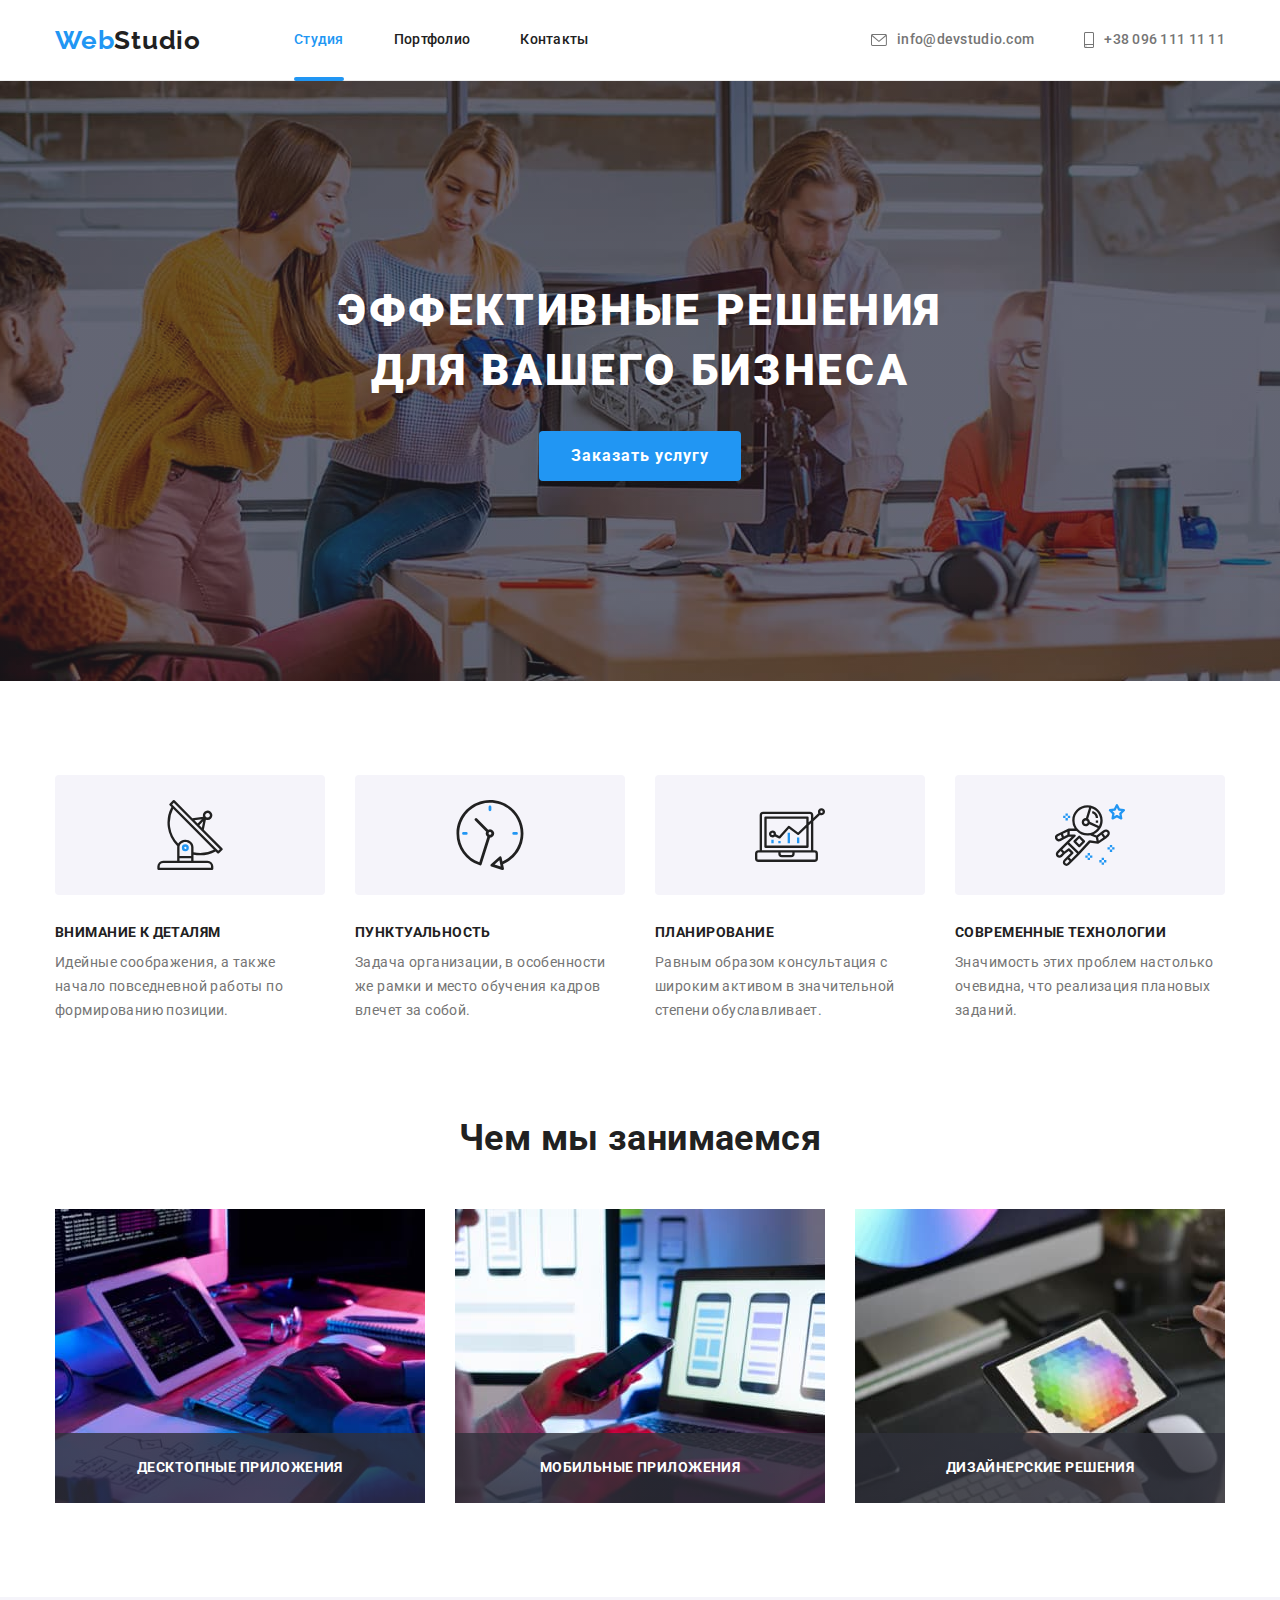
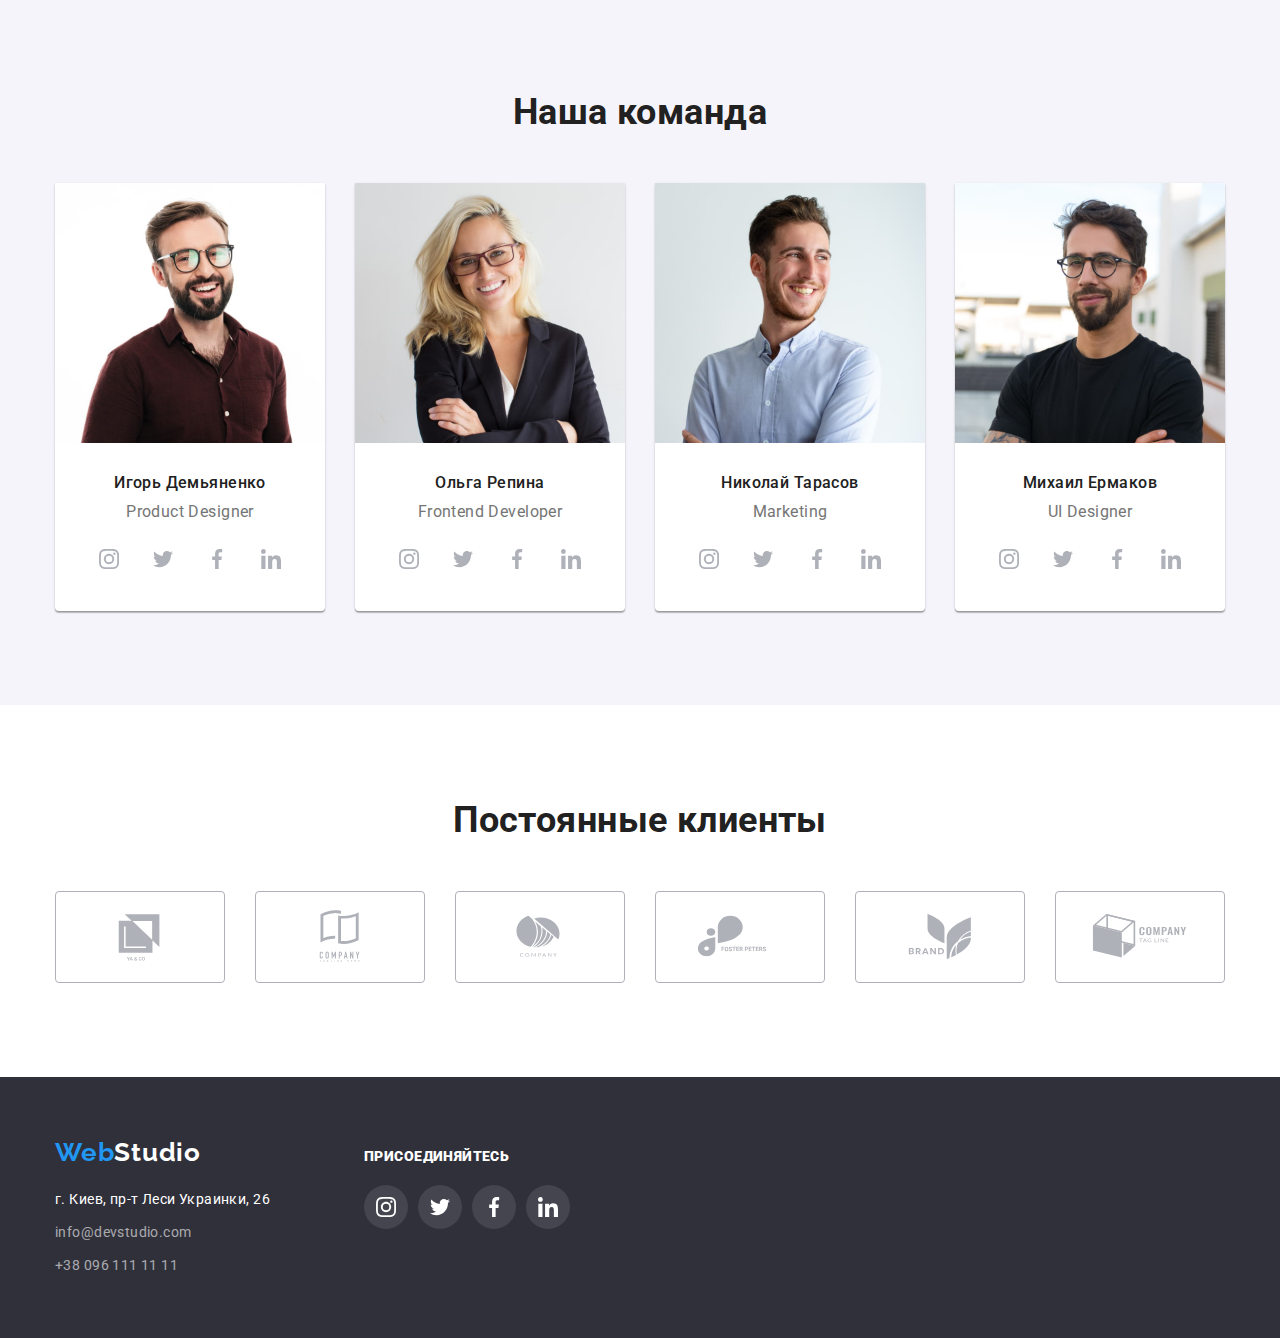
==== index.html @ f8b0aa5a "Клонування репозиторія" ====
<!DOCTYPE html>
<html lang="ru">
  <head>
    <meta charset="UTF-8" />
    <meta http-equiv="X-UA-Compatible" content="IE=edge" />
    <meta name="viewport" content="width=device-width, initial-scale=1.0" />
    <title>Document</title>
    <!--  Шрифти -->
    <link rel="preconnect" href="https://fonts.googleapis.com" />
    <link rel="preconnect" href="https://fonts.gstatic.com" crossorigin />
    <link
      href="https://fonts.googleapis.com/css2?family=Raleway:wght@700&family=Roboto:wght@400;500;700;900&display=swap"
      rel="stylesheet"
    />
    <!-- Нормалізація стилей -->
    <link
      rel="stylesheet"
      href="https://cdn.jsdelivr.net/npm/modern-normalize@1.1.0/modern-normalize.min.css"
    />
    <!-- Кастомні стилі -->
    <link rel="stylesheet" href="./css/styles.css" />
  </head>
  <body data-body>
    <!-- Секція header -->
    <header class="page-header">
      <div class="container header-container">
        <a class="header-logo link" href="./index.html">
          Web<span class="logo-style-black">Studio</span></a
        >
        <nav class="header-nav">
          <ul class="header-list list">
            <li class="header-list-item">
              <a class="header-link link current-link" href="./index.html"
                >Студия</a
              >
            </li>
            <li class="header-list-item">
              <a class="header-link link" href="./portfolio.html">Портфолио</a>
            </li>
            <li class="header-list-item">
              <a class="header-link link" href="#">Контакты</a>
            </li>
          </ul>
        </nav>
        <ul class="list header-list">
          <li class="item">
            <a class="header-contact link" href="mailto:info@devstudio.com">
              <svg class="header-icon" width="16" height="12">
                <use href="./images/icons.svg#icon-envelope"></use></svg
              >info@devstudio.com</a
            >
          </li>
          <li class="item">
            <a class="header-contact link" href="tel:+380961111111">
              <svg class="header-icon" width="10" height="16">
                <use href="./images/icons.svg#icon-smartphone"></use>
              </svg>
              +38 096 111 11 11</a
            >
          </li>
        </ul>
      </div>
    </header>
    <!-- Блок унікального контенту на сторінці -->
    <main>
      <!-- Секція Hero -->
      <section class="hero">
        <div class="container">
          <h1 class="main-title">Эффективные решения для вашего бизнеса</h1>
          <button
            class="btn-main btn-main-mode-blue"
            type="button"
            data-modal-open
          >
            Заказать услугу
          </button>
        </div>
      </section>
      <!-- Модальне вікно -->
      <div class="backdrop is-hidden" data-modal>
        <div class="modal">
          <button class="modal-close-btn" type="button" data-modal-close>
            <svg width="18" height="18">
              <use href="./images/symbol-close.svg#icon-closeclose-black"></use>
            </svg>
          </button>
        </div>
      </div>
      <!-- Секція Benefits -->
      <section class="benefits section">
        <div class="container">
          <h2 class="visually-hidden">Преимущества</h2>
          <ul class="list benefits-list">
            <li class="benefits-title about-list">
              <div class="benefits-link-icon">
                <svg class="benefits-icon" width="70" height="70">
                  <use href="./images/icons.svg#icon-antenna"></use>
                </svg>
              </div>
              <h3 class="section-tittle tittle-small">Внимание к деталям</h3>
              <p class="text-benefits">
                Идейные соображения, а также начало повседневной работы по
                формированию позиции.
              </p>
            </li>

            <li class="benefits-title about-list">
              <div class="benefits-link-icon">
                <svg class="benefits-icon" width="70" height="70">
                  <use href="./images/icons.svg#icon-clock"></use>
                </svg>
              </div>
              <h3 class="section-tittle tittle-small">Пунктуальность</h3>
              <p class="text-benefits">
                Задача организации, в особенности же рамки и место обучения
                кадров влечет за собой.
              </p>
            </li>

            <li class="benefits-title about-list">
              <div class="benefits-link-icon">
                <svg class="benefits-icon" width="70" height="70">
                  <use href="./images/icons.svg#icon-diagram"></use>
                </svg>
              </div>
              <h3 class="section-tittle tittle-small">Планирование</h3>
              <p class="text-benefits">
                Равным образом консультация с широким активом в значительной
                степени обуславливает.
              </p>
            </li>

            <li class="benefits-title about-list">
              <div class="benefits-link-icon">
                <svg class="benefits-icon" width="70" height="70">
                  <use href="./images/icons.svg#icon-astronaut"></use>
                </svg>
              </div>
              <h3 class="section-tittle tittle-small">
                Современные технологии
              </h3>
              <p class="text-benefits">
                Значимость этих проблем настолько очевидна, что реализация
                плановых заданий.
              </p>
            </li>
          </ul>
        </div>
      </section>
      <!-- Секція  About -->
      <section class="about">
        <div class="container">
          <h2 class="section-tittle tittle-big">Чем мы занимаемся</h2>
          <ul class="list about-list-images">
            <li class="about-list img-wrapper">
              <img src="./images/img1.jpg" alt="Верстка" width="370" />
              <p class="desk">Десктопные приложения</p>
            </li>
            <li class="about-list img-wrapper">
              <img src="./images/img2.jpg" alt="Дизайн" width="370" />
              <p class="desk">Мобильные приложения</p>
            </li>
            <li class="about-list img-wrapper">
              <img
                src="./images/img3.jpg"
                alt="Внешнее оформление"
                width="370"
              />
              <p class="desk">Дизайнерские решения</p>
            </li>
          </ul>
        </div>
      </section>
      <!-- Секція Team -->

      <section class="team-section section">
        <div class="container">
          <h2 class="section-tittle tittle-big">Наша команда</h2>
          <ul class="list team-list">
            <li class="team-item team-group">
              <img src="./images/imgigor.jpg" alt="Игорь" width="270" />
              <div class="team">
                <h3 class="section-team">Игорь Демьяненко</h3>
                <p class="text-team">Product Designer</p>
                <ul class="list social-media">
                  <li class="social-media-item">
                    <a class="social-media-link" href="">
                      <svg class="social-media-icon" width="20" height="20">
                        <use href="./images/icons.svg#icon-instagram"></use>
                      </svg>
                    </a>
                  </li>
                  <li class="social-media-item">
                    <a class="social-media-link" href="">
                      <svg class="social-media-icon" width="20" height="20">
                        <use href="./images/icons.svg#icon-twitter"></use>
                      </svg>
                    </a>
                  </li>
                  <li class="social-media-item">
                    <a class="social-media-link" href="">
                      <svg class="social-media-icon" width="20" height="20">
                        <use href="./images/icons.svg#icon-facebook"></use>
                      </svg>
                    </a>
                  </li>
                  <li class="social-media-item">
                    <a class="social-media-link" href="">
                      <svg class="social-media-icon" width="20" height="20">
                        <use href="./images/icons.svg#icon-linkedin"></use>
                      </svg>
                    </a>
                  </li>
                </ul>
              </div>
            </li>
            <li class="team-item team-group">
              <img src="./images/imgolga.jpg" alt="Ольга" width="270" />
              <div class="team">
                <h3 class="section-team">Ольга Репина</h3>
                <p class="text-team">Frontend Developer</p>
                <ul class="list social-media">
                  <li class="social-media-item">
                    <a class="social-media-link" href="">
                      <svg class="social-media-icon" width="20" height="20">
                        <use href="./images/icons.svg#icon-instagram"></use>
                      </svg>
                    </a>
                  </li>
                  <li class="social-media-item">
                    <a class="social-media-link" href="">
                      <svg class="social-media-icon" width="20" height="20">
                        <use href="./images/icons.svg#icon-twitter"></use>
                      </svg>
                    </a>
                  </li>
                  <li class="social-media-item">
                    <a class="social-media-link" href="">
                      <svg class="social-media-icon" width="20" height="20">
                        <use href="./images/icons.svg#icon-facebook"></use>
                      </svg>
                    </a>
                  </li>
                  <li class="social-media-item">
                    <a class="social-media-link" href="">
                      <svg class="social-media-icon" width="20" height="20">
                        <use href="./images/icons.svg#icon-linkedin"></use>
                      </svg>
                    </a>
                  </li>
                </ul>
              </div>
            </li>
            <li class="team-item team-group">
              <img src="./images/imgnikolaj.jpg" alt="Николай" width="270" />
              <div class="team">
                <h3 class="section-team">Николай Тарасов</h3>
                <p class="text-team">Marketing</p>
                <ul class="list social-media">
                  <li class="social-media-item">
                    <a class="social-media-link" href="">
                      <svg class="social-media-icon" width="20" height="20">
                        <use href="./images/icons.svg#icon-instagram"></use>
                      </svg>
                    </a>
                  </li>
                  <li class="social-media-item">
                    <a class="social-media-link" href="">
                      <svg class="social-media-icon" width="20" height="20">
                        <use href="./images/icons.svg#icon-twitter"></use>
                      </svg>
                    </a>
                  </li>
                  <li class="social-media-item">
                    <a class="social-media-link" href="">
                      <svg class="social-media-icon" width="20" height="20">
                        <use href="./images/icons.svg#icon-facebook"></use>
                      </svg>
                    </a>
                  </li>
                  <li class="social-media-item">
                    <a class="social-media-link" href="">
                      <svg class="social-media-icon" width="20" height="20">
                        <use href="./images/icons.svg#icon-linkedin"></use>
                      </svg>
                    </a>
                  </li>
                </ul>
              </div>
            </li>
            <li class="team-item team-group">
              <img src="./images/imgmihail.jpg" alt="Михаил" width="270" />
              <div class="team">
                <h3 class="section-team">Михаил Ермаков</h3>
                <p class="text-team">UI Designer</p>
                <ul class="list social-media">
                  <li class="social-media-item">
                    <a aria-label="instagram" class="social-media-link" href="">
                      <svg class="social-media-icon" width="20" height="20">
                        <use href="./images/icons.svg#icon-instagram"></use>
                      </svg>
                    </a>
                  </li>
                  <li class="social-media-item">
                    <a aria-label="twitter" class="social-media-link" href="">
                      <svg class="social-media-icon" width="20" height="20">
                        <use href="./images/icons.svg#icon-twitter"></use>
                      </svg>
                    </a>
                  </li>
                  <li class="social-media-item">
                    <a aria-label="facebook" class="social-media-link" href="">
                      <svg class="social-media-icon" width="20" height="20">
                        <use href="./images/icons.svg#icon-facebook"></use>
                      </svg>
                    </a>
                  </li>
                  <li class="social-media-item">
                    <a aria-label="linkedin" class="social-media-link" href="">
                      <svg class="social-media-icon" width="20" height="20">
                        <use href="./images/icons.svg#icon-linkedin"></use>
                      </svg>
                    </a>
                  </li>
                </ul>
              </div>
            </li>
          </ul>
        </div>
      </section>
      <!-- Секція Regulars -->
      <section class="section">
        <div class="container">
          <h2 class="section-tittle tittle-big">Постоянные клиенты</h2>

          <ul class="list regulars-list">
            <li class="regulars-item">
              <a class="logo-list link" href=""
                ><svg class="regulars-logo" width="106" height="60">
                  <use href="./images/icons.svg#icon-logo-1"></use></svg
              ></a>
            </li>
            <li class="regulars-item">
              <a class="logo-list link" href=""
                ><svg class="regulars-logo" width="106" height="60">
                  <use href="./images/icons.svg#icon-logo-2"></use></svg
              ></a>
            </li>
            <li class="regulars-item">
              <a class="logo-list link" href=""
                ><svg class="regulars-logo" width="106" height="60">
                  <use href="./images/icons.svg#icon-logo-3"></use></svg
              ></a>
            </li>
            <li class="regulars-item">
              <a class="logo-list link" href=""
                ><svg class="regulars-logo" width="106" height="60">
                  <use href="./images/icons.svg#icon-logo-4"></use></svg
              ></a>
            </li>
            <li class="regulars-item">
              <a class="logo-list link" href=""
                ><svg class="regulars-logo" width="106" height="60">
                  <use href="./images/icons.svg#icon-logo-5"></use></svg
              ></a>
            </li>
            <li class="regulars-item">
              <a class="logo-list link" href=""
                ><svg class="regulars-logo" width="106" height="60">
                  <use href="./images/icons.svg#icon-logo-6"></use></svg
              ></a>
            </li>
          </ul>
        </div>
      </section>
    </main>
    <!-- Секція футер -->
    <footer class="page-footer">
      <div class="container footer-box">
        <div class="footer-item-adress">
          <a class="header-logo link footer-logo" href="./index.html">
            Web<span class="logo-style-white">Studio</span></a
          >
          <address class="footer-logo">
            <ul class="list">
              <li class="footer-text">
                <a
                  class="footer-address footer-address-link link"
                  href="https://goo.gl/maps/SEVTVgyHEndxwq1x7"
                  target="_blank"
                  rel="noreferrer noopener"
                  >г. Киев, пр-т Леси Украинки, 26</a
                >
              </li>
              <li class="footer-text">
                <a
                  class="footer-address footer-address-mail-tel link"
                  href="mailto:info@devstudio.com"
                  >info@devstudio.com</a
                >
              </li>
              <li class="footer-text">
                <a
                  class="footer-address footer-address-mail-tel link"
                  href="tel:+380961111111"
                  >+38 096 111 11 11</a
                >
              </li>
            </ul>
          </address>
        </div>
        <div>
          <p class="section-footer tittle-small">
            <strong>присоединяйтесь</strong>
          </p>
          <ul class="list join-box">
            <li class="footer-social-list">
              <a aria-label="instagram" class="footer-item-link" href="">
                <svg class="social-media-icon" width="20" height="20">
                  <use href="./images/icons.svg#icon-instagram"></use>
                </svg>
              </a>
            </li>
            <li class="footer-social-list">
              <a aria-label="twitter" class="footer-item-link" href="">
                <svg class="social-media-icon" width="20" height="20">
                  <use href="./images/icons.svg#icon-twitter"></use>
                </svg>
              </a>
            </li>
            <li class="footer-social-list">
              <a aria-label="facebook" class="footer-item-link" href="">
                <svg class="social-media-icon" width="20" height="20">
                  <use href="./images/icons.svg#icon-facebook"></use>
                </svg>
              </a>
            </li>
            <li class="footer-social-list">
              <a aria-label="linkedin" class="footer-item-link" href="">
                <svg class="social-media-icon" width="20" height="20">
                  <use href="./images/icons.svg#icon-linkedin"></use>
                </svg>
              </a>
            </li>
          </ul>
        </div>
      </div>
    </footer>
    <script src="./js/modal.js"></script>
  </body>
</html>
---- css/styles.css ----
:root {
  /* Шрифти */
  --main-font: "Roboto";
  --secondary-font: "Raleway";

  /* Кольори  змінні */
  --main-txt-cl: #757575;
  --accent-cl: #2196f3;
  --black-cl: #212121;
  --white-cl: #ffffff;
  --hero-footer-bg-cl: #2f303a;
  --footer-mail-tel-cl: rgba(255, 255, 255, 0.6);
  --second-cl-btn-main: #188ce8;
  --background-btn: #f5f4fa;
  --portfolio-cl: #eeeeee;
  --header-cl: #ececec;
  --icon-cl: #afb1b8;
  --footer-bcg-cl: rgba(255, 255, 255, 0.1);
  --color-overlay: rgba(33, 150, 243, 0.9);
  /* Інши змінні */
  --indent: 30px;
  --anim: 250ms cubic-bezier(0.4, 0, 0.2, 1);
}

body {
  font-family: "Roboto", sans-serif;
  font-size: 14px;
  letter-spacing: 0.03em;
  color: var(--main-txt-cl);
  background-color: var(--white-cl);
}
/* reset */
h1,
h2,
h3,
p {
  margin: 0;
}
img {
  display: block;
  max-width: 100%;
  height: auto;
}
.list {
  list-style: none;
  margin: 0;
  padding: 0;
}
/* Сітка Flex */

.card-set {
  display: flex;
  flex-wrap: wrap;
  margin-left: calc(-1 * var(--indent));
  margin-top: calc(-1 * var(--indent));
}
.card-set-item {
  flex-basis: calc(100% / 3 - var(--indent));
  margin-left: var(--indent);
  margin-top: var(--indent);
}
.overlay-card {
  position: relative;
  overflow: hidden;
}
/* common style */
.no-scroll {
  overflow: hidden;
}

/*  Кінець Сітка Flex */

.section {
  padding-top: 94px;
  padding-bottom: 94px;
}
.container {
  width: 1200px;
  padding-left: 15px;
  padding-right: 15px;
  margin-left: auto;
  margin-right: auto;
}
/* Загальні стилі класів спільного користування */
.link {
  text-decoration: none;
}
.visually-hidden {
  position: absolute;
  width: 1px;
  height: 1px;
  margin: -1px;
  border: 0;
  padding: 0;

  white-space: nowrap;
  clip-path: inset(100%);
  clip: rect(0 0 0 0);
  overflow: hidden;
}

/* Кнопка на головнвій */
.btn-main {
  padding: 10px 32px;
  margin-top: 30px;
  margin-left: auto;
  margin-right: auto;
  border-radius: 4px;
  border: none;
  font-family: inherit;
  font-weight: 700;
  font-size: 16px;
  line-height: 1.88;
  display: flex;
  align-items: center;
  text-align: center;
  letter-spacing: 0.06em;
  color: var(--white-cl);
  background-color: var(--accent-cl);
  cursor: pointer;
  transition: background-color var(--anim), color var(--anim);
}
/* Ховер, фокус кнопки */
.btn-main:hover,
.btn-main:focus {
  background-color: var(--second-cl-btn-main);
  color: var(--white-cl);
}
/* Cекція хедер */
.page-header {
  border-bottom: 1px solid var(--header-cl);
}
.header-container {
  display: flex;
  align-items: center;
}

.header-list {
  display: flex;
  margin-left: auto;
}
.header-logo {
  font-family: var(--secondary-font), sans-serif;
  font-weight: 700;
  font-size: 26px;
  line-height: 1.19;
  letter-spacing: 0.03em;
  color: var(--accent-cl);
  margin-right: 93px;
}
.logo-style-black {
  color: var(--black-cl);
}
.logo-style-white {
  color: var(--white-cl);
}
.header-link {
  display: block;
  padding-top: 32px;
  padding-bottom: 32px;
  font-weight: 500;
  font-size: 14px;
  line-height: 1.14;
  letter-spacing: 0.02em;
  color: var(--black-cl);
  transition: color var(--anim);
}
.header-list-item:not(:last-child) {
  margin-right: 50px;
}
/* Риска на меню */
.header-list-item {
  position: relative;
}
.current-link {
  position: relative;
  display: flex;
  align-items: center;
  color: var(--accent-cl);
}
.current-link::before {
  position: absolute;
  content: "";
  bottom: 0;
  left: 0;
  display: inline-block;
  width: 100%;
  height: 4px;
  background-color: var(--accent-cl);
  border-radius: 2px;
  transform: translateY(1px);
}

/* Ховер, Фокус для меню */
.header-link:hover,
.header-link:focus {
  color: var(--accent-cl);
}

.header-list .item + .item {
  margin-left: 50px;
}

.header-contact {
  display: flex;
  align-items: center;
  font-weight: 500;
  font-size: 14px;
  line-height: 1.14;
  letter-spacing: 0.02em;
  color: var(--main-txt-cl);
  transition: color var(--anim);
}
/* Ховер, Фокус для тел і пошти */
.header-contact:hover,
.header-contact:focus {
  color: var(--accent-cl);
}
/* Іконки Header */
.header-icon {
  fill: currentColor;
  margin-right: 10px;
}
/* Cекція-Герой */
.main-title {
  width: 696px;
  margin-left: auto;
  margin-right: auto;
  font-weight: 900;
  font-size: 44px;
  text-align: center;
  line-height: 1.36;
  letter-spacing: 0.06em;
  text-transform: uppercase;
  color: var(--white-cl);
}
.hero {
  background-color: var(--hero-footer-bg-cl);
  background-image: linear-gradient(
      to right,
      rgba(47, 48, 58, 0.4),
      rgba(47, 48, 58, 0.4)
    ),
    url(../images/hero/background.jpg);
  background-repeat: no-repeat;
  background-position: center;
  background-size: cover;
  max-width: 1600px;
  height: 600px;
  margin-left: auto;
  margin-right: auto;
  padding-top: 200px;
  padding-bottom: 200px;
}
/* Заголовки */
.section-tittle {
  font-weight: 700;
  color: var(--black-cl);
}
.tittle-big {
  font-size: 36px;
  line-height: 1.17;
  text-align: center;
  margin-bottom: 50px;
}
.tittle-small {
  font-size: 14px;
  line-height: 1.14;
  text-transform: uppercase;
}
/* Описання */
.text-benefits {
  font-size: 14px;
  line-height: 1.71;
  margin-top: 10px;
}
/* секція Benefits */
.benefits-title {
  max-width: 270px;
}
.benefits-list {
  display: flex;
}
.benefits-link-icon {
  display: flex;
  align-items: center;
  justify-content: center;
  width: 270px;
  height: 120px;
  background-color: var(--background-btn);
  border-radius: 4px;
  margin-bottom: 30px;
}
.benefits-icon {
  fill: currentColor;
}
/* cекція about */
.about {
  padding-bottom: 94px;
}
.about-list:not(:last-child) {
  margin-right: 30px;
}
.about-list-images {
  display: flex;
  flex-basis: 370px;
}
.img-wrapper {
  position: relative;
}
.desk {
  display: flex;
  justify-content: center;
  align-items: center;
  font-weight: 700;
  color: var(--white-cl);
  font-size: 14px;
  line-height: 1.14;
  text-transform: uppercase;
  position: absolute;
  background-image: linear-gradient(
    to right,
    rgba(47, 48, 58, 0.8),
    rgba(47, 48, 58, 0.8)
  );
  width: 370px;
  height: 70px;
  bottom: 0;
}

/* flex для секції team */

.team-list {
  display: flex;
}
.team-group {
  flex-basis: 270px;
  background-color: var(--white-cl);
  box-shadow: 0px 1px 3px rgba(0, 0, 0, 0.12), 0px 1px 1px rgba(0, 0, 0, 0.14),
    0px 2px 1px rgba(0, 0, 0, 0.2);
  border-radius: 0px 0px 4px 4px;
}
/* Заголовок Імя-прізвище  */
.team {
  padding-top: 30px;
  padding-bottom: 30px;
}
.section-team {
  font-weight: 500;
  font-size: 16px;
  line-height: 1.19;
  color: var(--black-cl);
  text-align: center;
  margin-bottom: 10px;
}
.text-team {
  margin-bottom: 16px;
  font-size: 16px;
  line-height: 1.19;
  text-align: center;
}
.team-section {
  background: var(--background-btn);
}
.team-item:not(:last-child) {
  margin-right: 30px;
}
/* Оформлення іконок */
.social-media {
  display: flex;
  justify-content: center;
}
.social-media-item:not(:last-child) {
  margin-right: 10px;
}
.social-media-link {
  display: flex;
  align-items: center;
  justify-content: center;
  width: 44px;
  height: 44px;
  color: var(--icon-cl);
  border-radius: 50%;
  transition: color var(--anim), background-color var(--anim);
}
.social-media-link:hover,
.social-media-link:focus {
  background-color: var(--accent-cl);
  color: var(--white-cl);
}
.social-media-icon {
  fill: currentColor;
}
/* Cекція Regulars */
.regulars-list {
  display: flex;
  justify-content: center;
}
.regulars-item:not(:last-child) {
  margin-right: 30px;
}

.regulars-logo {
  fill: currentColor;
}
.logo-list {
  color: var(--icon-cl);
  display: flex;
  width: 170px;
  height: 92px;
  justify-content: center;
  align-items: center;
  border: 1px solid var(--icon-cl);
  border-radius: 4px;
  transition: color var(--anim), border-color var(--anim);
}
.logo-list:hover,
.logo-list:focus {
  color: var(--accent-cl);
  border-color: var(--accent-cl);
}

/* Футер */
.page-footer {
  background: var(--hero-footer-bg-cl);
  padding-top: 60px;
  padding-bottom: 60px;
}
.footer-address {
  font-size: 14px;
  line-height: 1.71;
  letter-spacing: 0.03em;
  font-style: normal;
  transition: color var(--anim);
}
.footer-box {
  display: flex;
  align-items: baseline;
}
.footer-item-adress {
  margin-right: 70px;
}
.footer-address-link {
  color: var(--white-cl);
}
.footer-address-mail-tel {
  color: var(--footer-mail-tel-cl);
}
.footer-text:not(:last-child) {
  margin-bottom: 9px;
}
.footer-logo {
  font-style: normal;
  margin-top: 20px;
}
/* Ховер, Фокус для футер адреси */
.footer-address:hover,
.footer-address:focus {
  color: var(--accent-cl);
}
.footer-item-link {
  display: flex;
  align-items: center;
  justify-content: center;
  width: 44px;
  height: 44px;
  color: var(--white-cl);
  background-color: var(--footer-bcg-cl);
  border-radius: 50%;
  transition: background-color var(--anim);
}
.footer-item-link:hover,
.footer-item-link:focus {
  background-color: var(--accent-cl);
}
.section-footer {
  font-weight: 700;
  color: var(--white-cl);
  margin-bottom: 20px;
}
.footer-social-list {
  margin-right: 10px;
}
.footer-social {
  display: flex;
  align-items: baseline;
  margin-bottom: 20px;
}
.join-box {
  display: flex;
}

/* Сторінка Портфоліо */

/* Заголовки */
.tittle-portfolio {
  font-weight: 700;
  font-size: 18px;
  line-height: 2;
  letter-spacing: 0.06em;
  color: var(--black-cl);
  margin-bottom: 4px;
}
.text-portfolio {
  font-size: 16px;
  line-height: 1.88;
  color: var(--main-txt-cl);
}
/* Overlay на сторінці portfolio */
.portfolio-overlay {
  position: absolute;
  display: flex;
  align-items: center;
  justify-content: center;
  background-color: var(--color-overlay);
  top: 0;
  left: 0;
  width: 100%;
  height: 100%;
  padding: 63px 24px;
  transform: translateY(100%);
  transition: transform var(--anim);
  font-size: 18px;
  letter-spacing: 0.03em;
  line-height: 1.56;
  color: var(--white-cl);
}
.portfolio-block:hover .portfolio-overlay,
.portfolio-block:focus .portfolio-overlay {
  transform: translateY(0);
}

/*  Кнопки на сторінці портфоліо */
.btn-portfolio {
  padding: 6px 22px;
  border: none;
  border-radius: 4px;
  font-family: inherit;
  font-weight: 500;
  font-size: 16px;
  line-height: 1.62;
  text-align: center;
  letter-spacing: 0.03em;
  color: var(--black-cl);
  background-color: var(--background-btn);
  cursor: pointer;
  transition: background-color var(--anim), color var(--anim),
    box-shadow var(--anim);
}
.btn-portfolio:hover,
.btn-portfolio:focus {
  background-color: var(--accent-cl);
  color: var(--white-cl);
  box-shadow: 0px 3px 1px rgba(0, 0, 0, 0.1), 0px 1px 2px rgba(0, 0, 0, 0.08),
    0px 2px 2px rgba(0, 0, 0, 0.12);
}

.list-button {
  display: flex;
  justify-content: center;
  margin-bottom: 50px;
}

.portfolio-btn-list:not(:last-child) {
  margin-right: 8px;
}
.portfolio-block {
  display: block;
  transition: box-shadow var(--anim);
}
.portfolio-block:hover,
.portfolio-block:focus {
  box-shadow: 0px 1px 1px rgba(0, 0, 0, 0.12), 0px 4px 4px rgba(0, 0, 0, 0.06),
    1px 4px 6px rgba(0, 0, 0, 0.16);
}
.text-frame {
  padding: 20px 24px;
  border: 1px solid var(--portfolio-cl);
  border-top: none;
}
/* Modal-window */
.backdrop {
  position: fixed;
  top: 0;
  left: 0;
  z-index: 1000;
  width: 100%;
  height: 100%;
  background-color: rgba(0, 0, 0, 0.2);

  opacity: 1;
  visibility: visible;
  pointer-events: initial;
  transition: opacity var(--anim), visibility var(--anim);
}
.is-hidden {
  opacity: 0;
  visibility: hidden;
  pointer-events: none;
}
.modal {
  position: absolute;
  top: 50%;
  left: 50%;
  transform: translate(-50%, -50%);
  min-width: 528px;
  min-height: 581px;
  background-color: var(--white-cl);
  box-shadow: 0px 1px 3px rgba(0, 0, 0, 0.12), 0px 1px 1px rgba(0, 0, 0, 0.14),
    0px 2px 1px rgba(0, 0, 0, 0.2);
  border-radius: 4px;
}
.modal-close-btn {
  position: absolute;
  top: 0;
  right: 0;
  background-color: var(--white-cl);
  border-radius: 50%;
  border: 1px solid rgba(0, 0, 0, 0.1);
  display: flex;
  align-items: center;
  justify-content: center;
  padding: 0;
  width: 30px;
  height: 30px;
  margin: 8px;
  cursor: pointer;
}
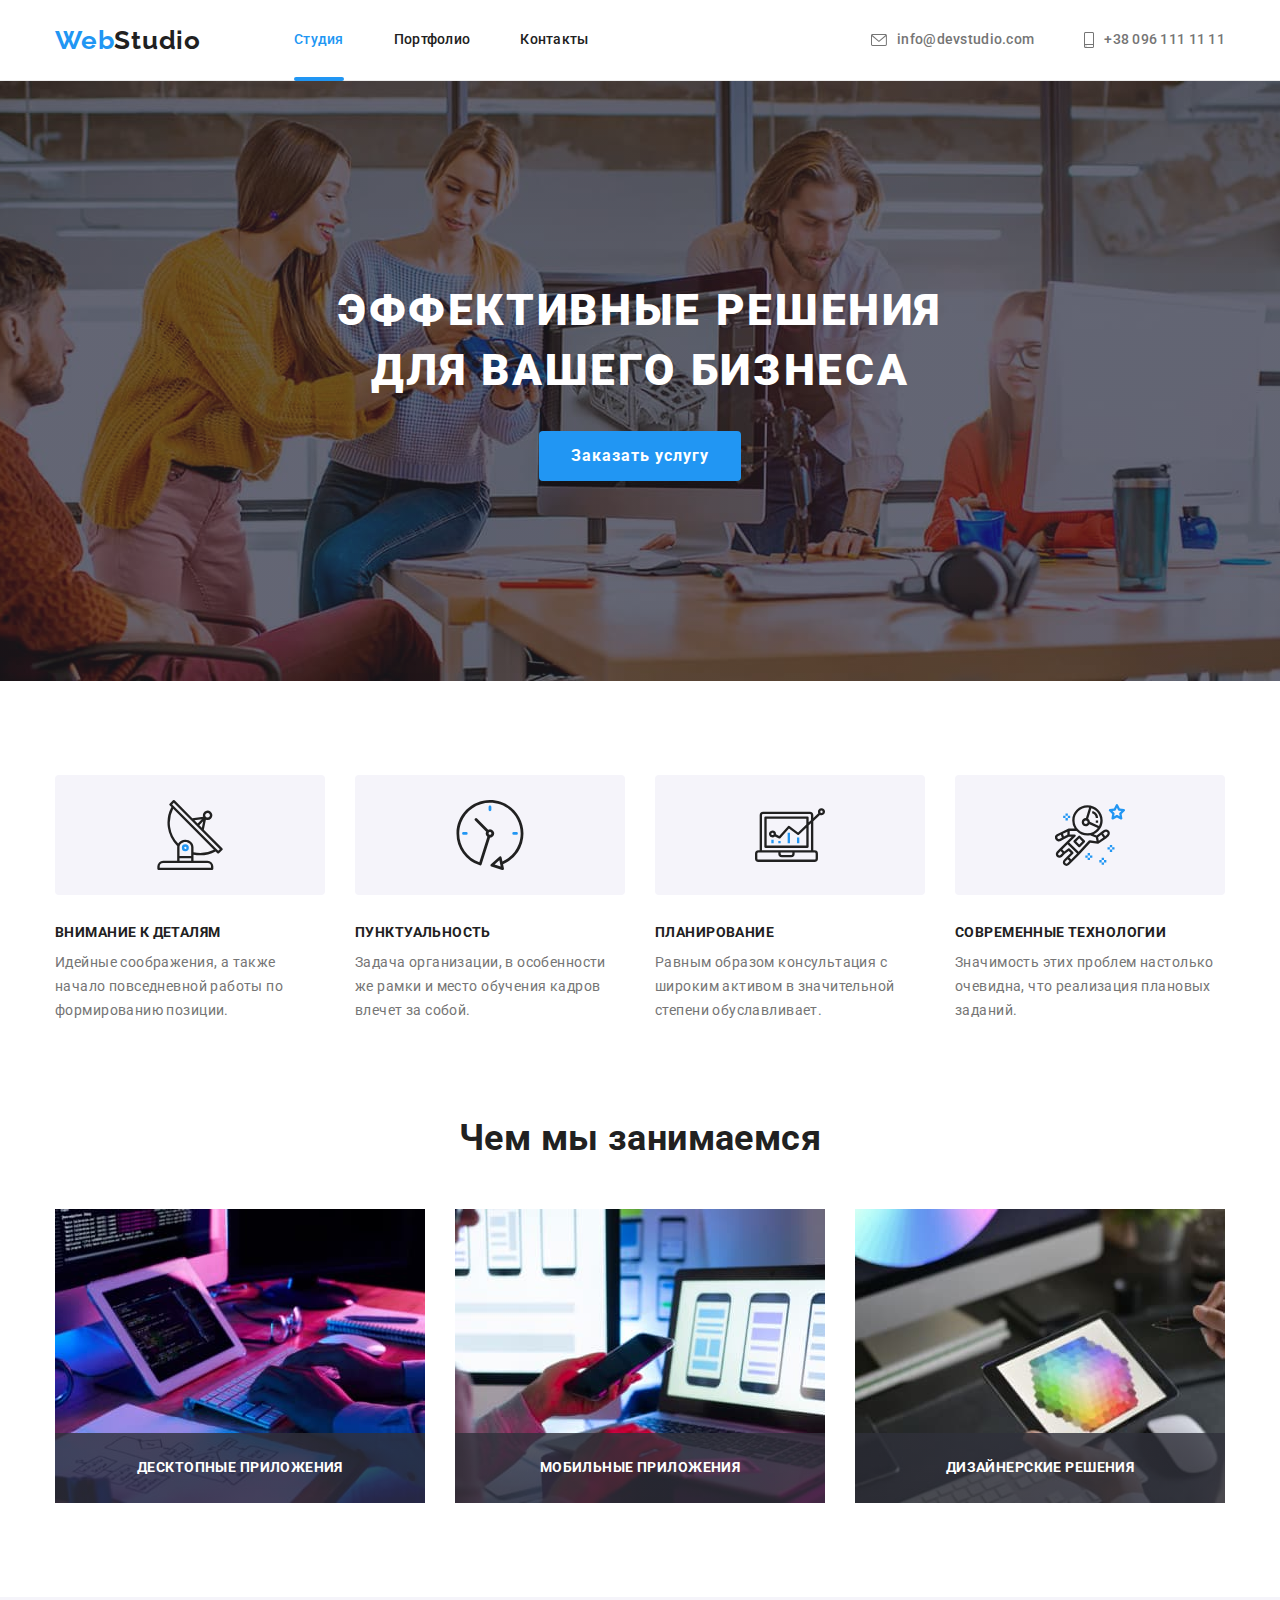
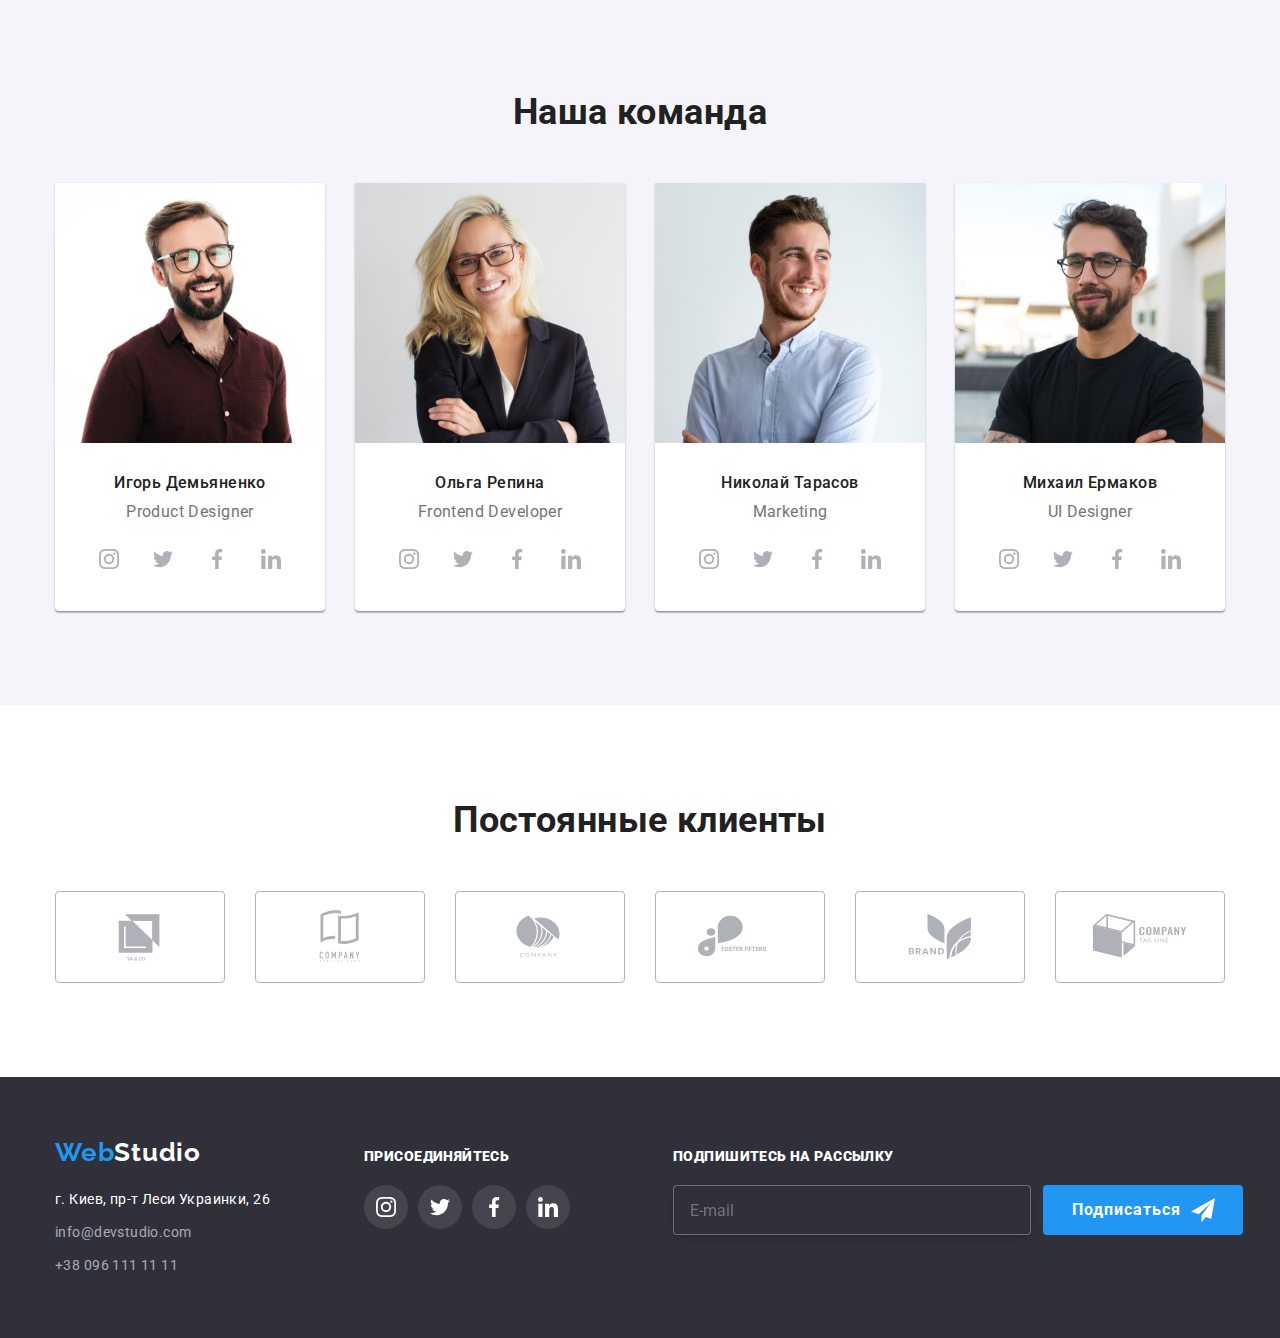
==== commit 48373437: "Зроблено футер та початок модального вікна" ====
--- a/index.html
+++ b/index.html
@@ -67,11 +67,7 @@
       <section class="hero">
         <div class="container">
           <h1 class="main-title">Эффективные решения для вашего бизнеса</h1>
-          <button
-            class="btn-main btn-main-mode-blue"
-            type="button"
-            data-modal-open
-          >
+          <button class="btn-main" type="button" data-modal-open>
             Заказать услугу
           </button>
         </div>
@@ -81,9 +77,58 @@
         <div class="modal">
           <button class="modal-close-btn" type="button" data-modal-close>
             <svg width="18" height="18">
-              <use href="./images/symbol-close.svg#icon-closeclose-black"></use>
+              <use href="./images/icons.svg#icon-closeclose-black"></use>
             </svg>
           </button>
+          <form class="sign-up-form">
+            <strong class="sign-up-text"
+              >Оставьте свои данные, мы вам перезвоним</strong
+            >
+            <label class="form">
+              <span class="text">Имя</span>
+              <input class="form-stroke" type="text" name="user-name" />
+              <svg width="12" height="12">
+                <use href="./images/icons.svg#icon-name"></use>
+              </svg>
+            </label>
+            <label class="form">
+              <span class="text">Телефон</span>
+              <input class="form-stroke" type="tel" name="user-tel" />
+              <svg width="13" height="13">
+                <use href="./images/icons.svg#icon-tel"></use>
+              </svg>
+            </label>
+            <label class="form">
+              <span class="text">Почта</span>
+              <input class="form-stroke" type="email" name="user-mail" />
+              <svg width="15" height="12">
+                <use href="./images/icons.svg#email-modal-form"></use>
+              </svg>
+            </label>
+            <label class="form">
+              <span class="text">Комментарий</span>
+              <textarea
+                class="form-stroke-comment"
+                name="user-comment"
+                placeholder="Введите текст"
+              ></textarea>
+            </label>
+            <label class="form form-agreement">
+              <input type="checkbox" name="user-agreeement" />
+              <svg width="16" height="15">
+                <use href="./images/icons.svg#icon_check"></use>
+
+                <use href="./images/icons.svg#icon_empty"></use>
+              </svg>
+              <span
+                >Соглашаюсь с рассылкой и принимаю
+                <span>
+                  <a class="terms-agreement" href="">Условия договора</a></span
+                >
+              </span>
+            </label>
+            <button class="btn-modal" type="submit">Отправить</button>
+          </form>
         </div>
       </div>
       <!-- Секція Benefits -->
@@ -444,6 +489,26 @@
             </li>
           </ul>
         </div>
+        <div class="footer-button">
+          <p class="section-footer tittle-small">
+            <strong>Подпишитесь на рассылку</strong>
+          </p>
+          <div class="footer-subscribe-section">
+            <label>
+              <input
+                class="footer-subscribe"
+                type="email"
+                name="user-mail"
+                placeholder="E-mail"
+              />
+            </label>
+            <button class="btn-footer" type="submit">
+              Подписаться<svg class="button-send" width="24" height="24">
+                <use href="./images/icons.svg#icon-icon_send"></use>
+              </svg>
+            </button>
+          </div>
+        </div>
       </div>
     </footer>
     <script src="./js/modal.js"></script>
--- a/css/styles.css
+++ b/css/styles.css
@@ -17,6 +17,8 @@
   --icon-cl: #afb1b8;
   --footer-bcg-cl: rgba(255, 255, 255, 0.1);
   --color-overlay: rgba(33, 150, 243, 0.9);
+  --form-cl: rgba(33, 33, 33, 0.2);
+  --placeholder-cl:  rgba(117, 117, 117, 0.5)
   /* Інши змінні */
   --indent: 30px;
   --anim: 250ms cubic-bezier(0.4, 0, 0.2, 1);
@@ -98,7 +100,82 @@
   clip: rect(0 0 0 0);
   overflow: hidden;
 }
-
+/* Модальне вікно */
+
+.sign-up-text {
+  display: inline-block;
+  color: var(--black-cl);
+  font-size: 20px;
+  line-height: 23px;
+  text-align: center;
+  margin: 40px 40px 12px 40px;
+}
+.form {
+  display: flex;
+  flex-direction: column;
+  align-items: baseline;
+  margin-bottom: 10px;
+  margin-left: 40px;
+ 
+}
+.text {
+  margin-bottom: 4px;
+}
+.form-stroke {
+  display: flex;
+  width: 448px;
+  height: 40px;
+  border: 1px solid var(--form-cl);
+  border-radius: 4px;
+  padding: 12px 16px;
+}
+.form-stroke-comment {
+  width: 448px;
+  height: 120px;
+  border: 1px solid var(--form-cl);
+  border-radius: 4px;
+  padding: 12px 16px;
+  resize: none;
+  font-size: 12px;
+  line-height: 1.16x;
+  letter-spacing: 0.01em;
+  color: var(--placeholder-cl);
+
+}
+.terms-agreement {
+  color: var(--color-overlay);
+
+}
+.form-agreement {
+display: inline-block;
+}
+.btn-modal {
+  padding: 10px 55px 10px 56px;
+  margin-top: 30px;
+  margin-bottom: 40px;
+  margin-left: auto;
+  margin-right: auto;
+  border-radius: 4px;
+  border: none;
+  font-family: inherit;
+  font-weight: 700;
+  font-size: 16px;
+  line-height: 1.88;
+  display: flex;
+  align-items: center;
+  text-align: center;
+  letter-spacing: 0.06em;
+  color: var(--white-cl);
+  background-color: var(--accent-cl);
+  cursor: pointer;
+  transition: background-color var(--anim), color var(--anim);
+}
+/* Ховер, фокус кнопки */
+.btn-modal:hover,
+.btn-modal:focus {
+  background-color: var(--second-cl-btn-main);
+
+}
 /* Кнопка на головнвій */
 .btn-main {
   padding: 10px 32px;
@@ -124,7 +201,6 @@
 .btn-main:hover,
 .btn-main:focus {
   background-color: var(--second-cl-btn-main);
-  color: var(--white-cl);
 }
 /* Cекція хедер */
 .page-header {
@@ -489,6 +565,54 @@
 .join-box {
   display: flex;
 }
+.footer-subscribe-section {
+  display: flex;
+}
+.footer-button {
+  margin-left: 93px;
+}
+.footer-subscribe {
+  width: 358px;
+height: 50px;
+padding-left: 16px;
+padding-bottom: 15px;
+padding-top: 15px;
+font-size: 16px;
+line-height: 1.14;
+  background-color: var(--hero-footer-bg-cl);
+  border: 1px solid rgba(255, 255, 255, 0.3);
+filter: drop-shadow(0px 4px 4px rgba(0, 0, 0, 0.15));
+border-radius: 4px;
+}
+.btn-footer {
+  width: 200px;
+  padding-left: 29px;
+ 
+  margin-left: 12px;
+  border-radius: 4px;
+  border: none;
+  font-family: inherit;
+  font-weight: 700;
+  font-size: 16px;
+  line-height: 1.88;
+  display: flex;
+  align-items: center;
+  text-align: center;
+  letter-spacing: 0.06em;
+  color: var(--white-cl);
+  background-color: var(--accent-cl);
+  cursor: pointer;
+  transition: background-color var(--anim), color var(--anim);
+}
+/* Ховер, фокус кнопки */
+.btn-footer:hover,
+.btn-footer:focus {
+  background-color: var(--second-cl-btn-main);
+}
+.button-send {
+fill: var(--white-cl);
+margin-left: 10px;
+}
 
 /* Сторінка Портфоліо */
 
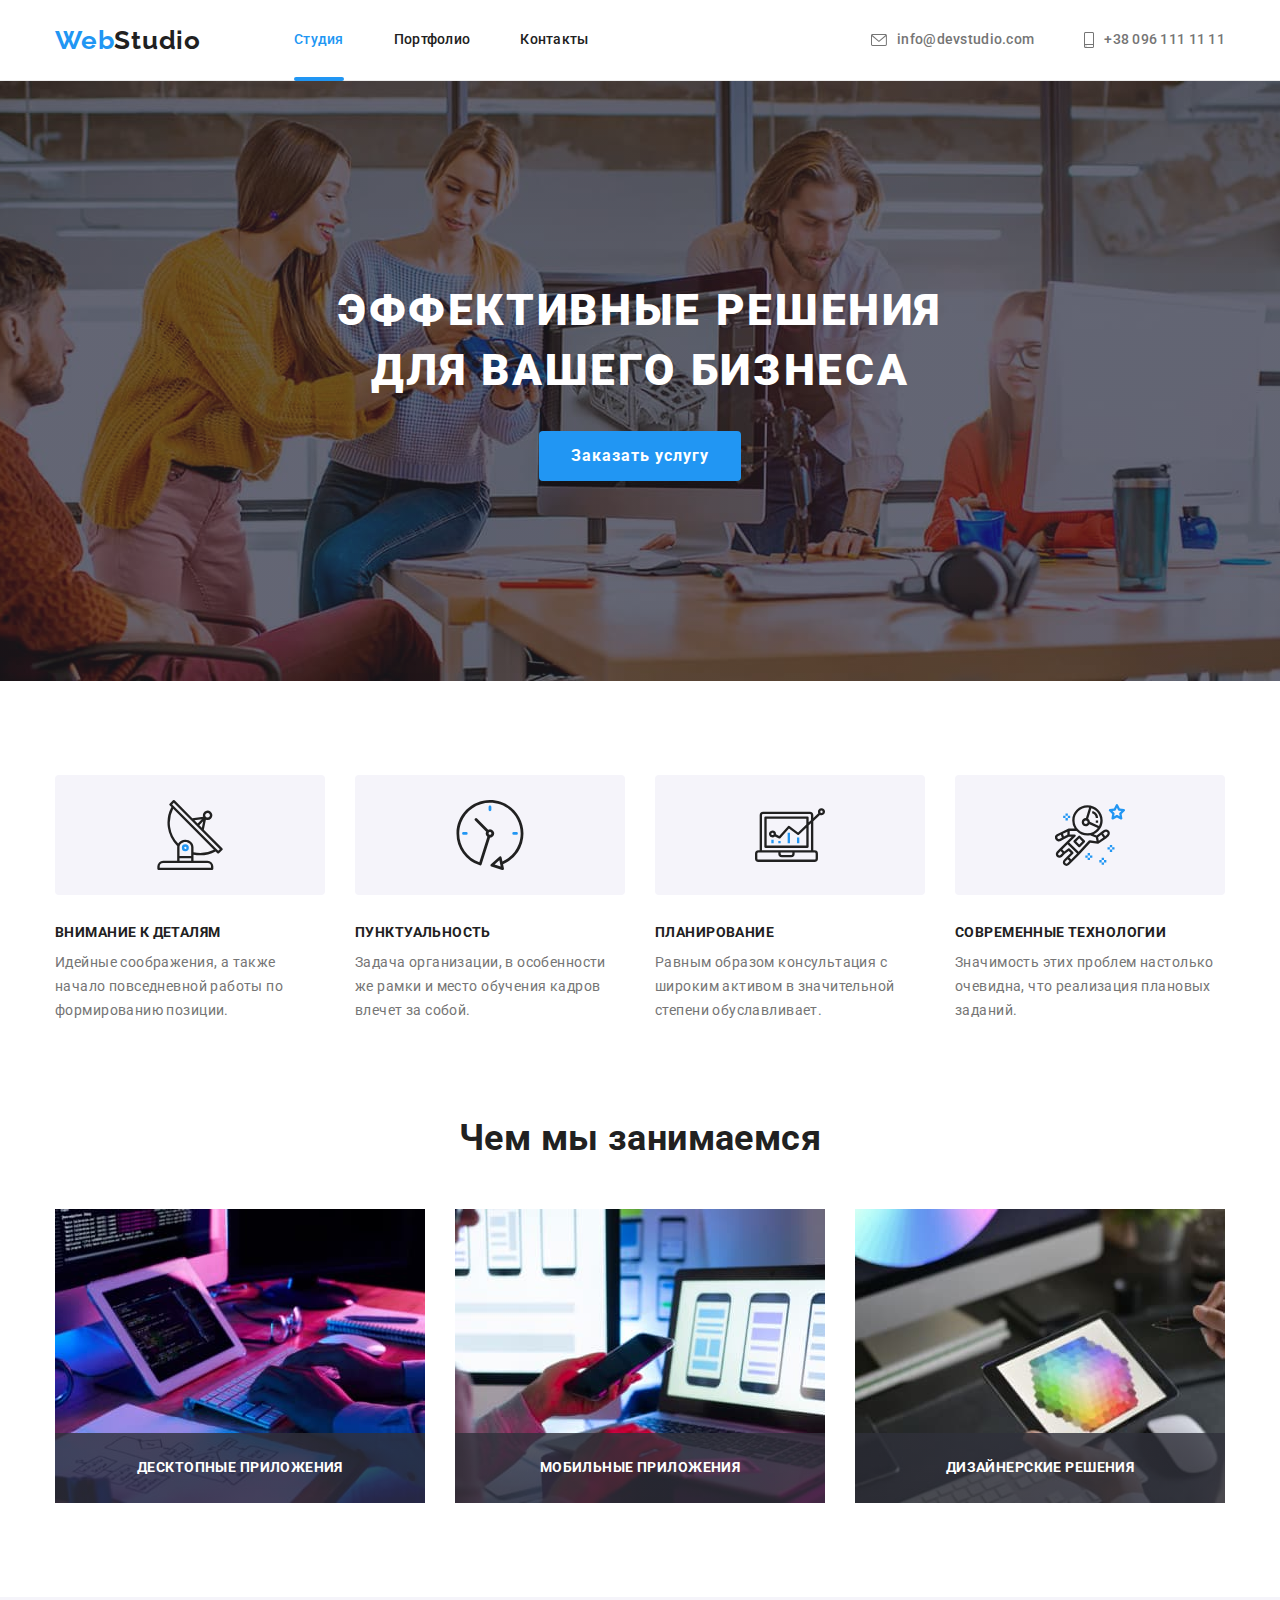
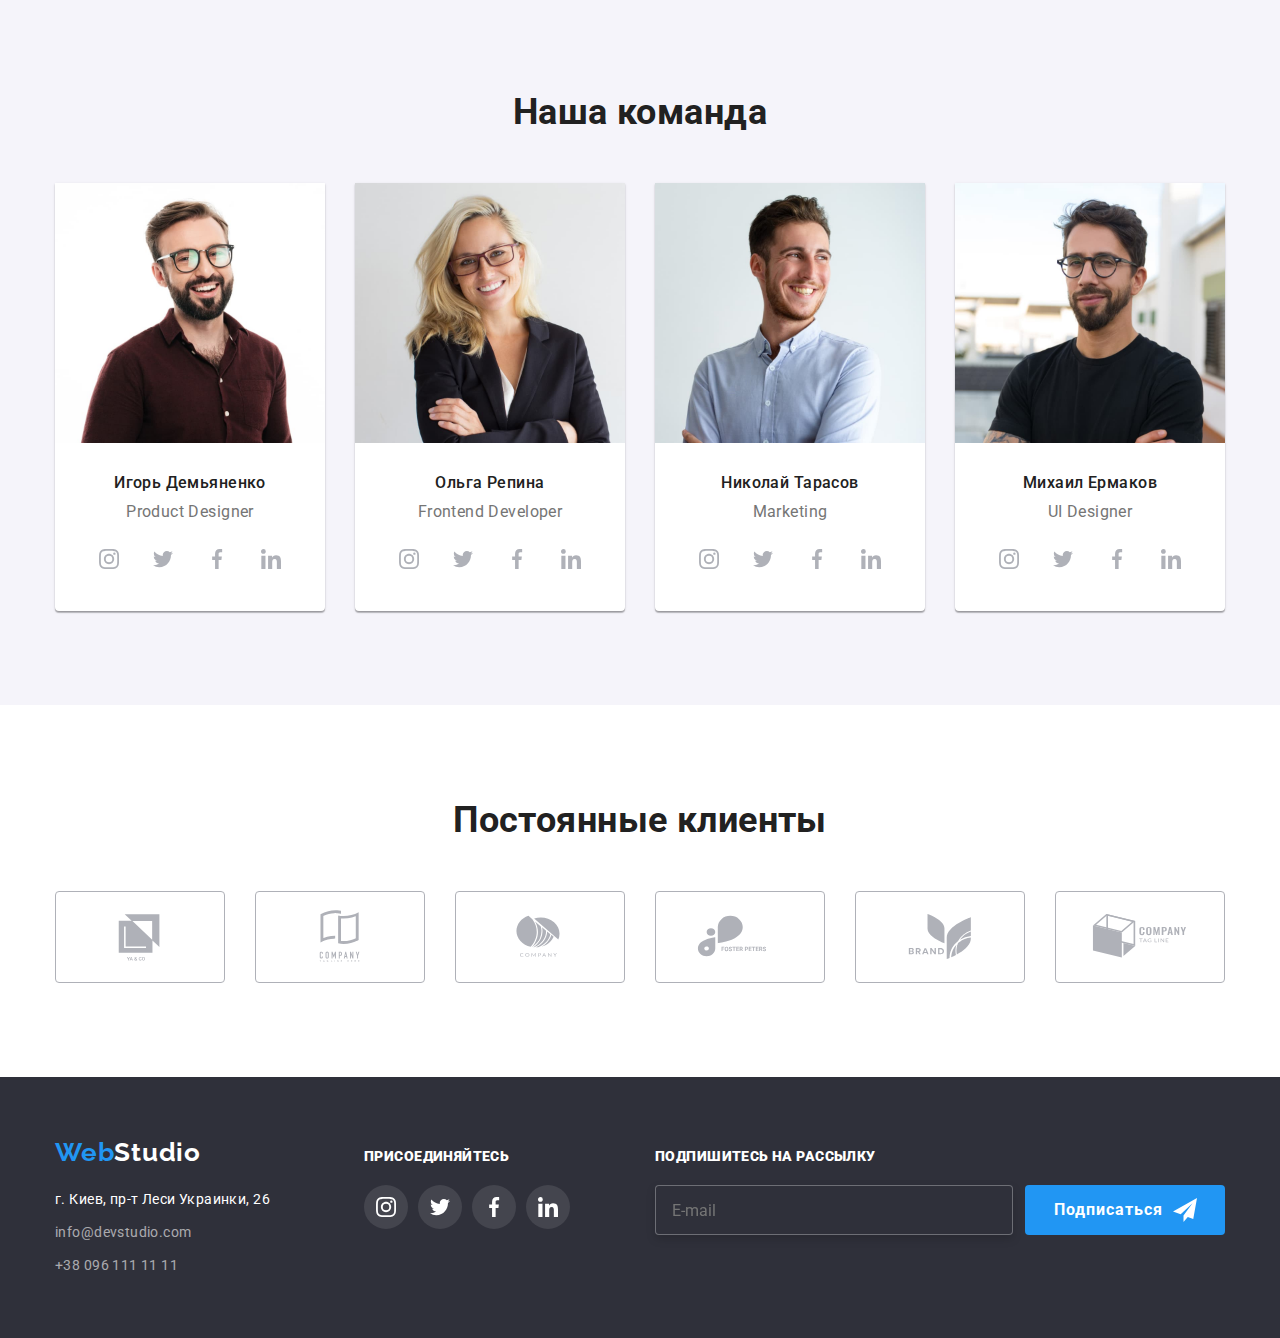
==== commit 14d4e577: "Віправлено згідно зауважень ментора" ====
--- a/index.html
+++ b/index.html
@@ -80,53 +80,81 @@
               <use href="./images/icons.svg#icon-closeclose-black"></use>
             </svg>
           </button>
-          <form class="sign-up-form">
+          <form>
             <strong class="sign-up-text"
               >Оставьте свои данные, мы вам перезвоним</strong
             >
-            <label class="form">
-              <span class="text">Имя</span>
-              <input class="form-stroke" type="text" name="user-name" />
-              <svg width="12" height="12">
-                <use href="./images/icons.svg#icon-name"></use>
+
+            <!-- <span class="agreement-text">Имя</span> -->
+
+            <label for="name" class="form-field">Имя</label>
+            <div class="position-icon">
+              <input
+                class="form-stroke"
+                type="text"
+                name="name"
+                required
+                id="name"
+              />
+              <svg class="icon-inputs" width="12" height="12">
+                <use
+                  class="modal-form-icon"
+                  href="./images/icons.svg#icon-name"
+                ></use>
               </svg>
-            </label>
-            <label class="form">
-              <span class="text">Телефон</span>
-              <input class="form-stroke" type="tel" name="user-tel" />
-              <svg width="13" height="13">
+            </div>
+
+            <!-- <span class="agreement-text">Телефон</span> -->
+            <label for="tel" class="form-field">Телефон</label>
+            <div class="position-icon">
+              <input
+                class="form-stroke"
+                type="tel"
+                name="user-tel"
+                required
+                id="tel"
+              />
+              <svg class="icon-inputs" width="13" height="13">
                 <use href="./images/icons.svg#icon-tel"></use>
               </svg>
-            </label>
-            <label class="form">
-              <span class="text">Почта</span>
-              <input class="form-stroke" type="email" name="user-mail" />
-              <svg width="15" height="12">
+            </div>
+
+            <!-- <span class="agreement-text">Почта</span> -->
+            <label for="email" class="form-field">Почта</label>
+            <div class="position-icon">
+              <input
+                class="form-stroke"
+                type="email"
+                name="user-mail"
+                required
+                id="email"
+                placeholder=" "
+              />
+              <svg class="icon-inputs" width="15" height="12">
                 <use href="./images/icons.svg#email-modal-form"></use>
               </svg>
-            </label>
-            <label class="form">
-              <span class="text">Комментарий</span>
+            </div>
+
+            <!-- <span class="agreement-text">Комментарий</span> -->
+            <label class="form-field-last">Комментарий</label>
+            <div class="position-icon">
               <textarea
                 class="form-stroke-comment"
                 name="user-comment"
                 placeholder="Введите текст"
               ></textarea>
+            </div>
+
+            <!-- Agreement -->
+            <label class="label-agreement">
+              <input class="check-input" type="checkbox" required />
+              <span class="checkbox-icon"> </span>
+              <span>
+                Соглашаюсь с рассылкой и принимаю
+                <a class="terms-agreement" href="">Условия договора</a></span
+              >
             </label>
-            <label class="form form-agreement">
-              <input type="checkbox" name="user-agreeement" />
-              <svg width="16" height="15">
-                <use href="./images/icons.svg#icon_check"></use>
-
-                <use href="./images/icons.svg#icon_empty"></use>
-              </svg>
-              <span
-                >Соглашаюсь с рассылкой и принимаю
-                <span>
-                  <a class="terms-agreement" href="">Условия договора</a></span
-                >
-              </span>
-            </label>
+
             <button class="btn-modal" type="submit">Отправить</button>
           </form>
         </div>
@@ -217,7 +245,6 @@
         </div>
       </section>
       <!-- Секція Team -->
-
       <section class="team-section section">
         <div class="container">
           <h2 class="section-tittle tittle-big">Наша команда</h2>
@@ -493,21 +520,20 @@
           <p class="section-footer tittle-small">
             <strong>Подпишитесь на рассылку</strong>
           </p>
-          <div class="footer-subscribe-section">
-            <label>
-              <input
-                class="footer-subscribe"
-                type="email"
-                name="user-mail"
-                placeholder="E-mail"
-              />
-            </label>
+          <form class="footer-subscribe-section">
+            <input
+              class="footer-subscribe"
+              type="email"
+              name="user-mail"
+              required
+              placeholder="E-mail"
+            />
             <button class="btn-footer" type="submit">
               Подписаться<svg class="button-send" width="24" height="24">
                 <use href="./images/icons.svg#icon-icon_send"></use>
               </svg>
             </button>
-          </div>
+          </form>
         </div>
       </div>
     </footer>
--- a/css/styles.css
+++ b/css/styles.css
@@ -18,7 +18,6 @@
   --footer-bcg-cl: rgba(255, 255, 255, 0.1);
   --color-overlay: rgba(33, 150, 243, 0.9);
   --form-cl: rgba(33, 33, 33, 0.2);
-  --placeholder-cl:  rgba(117, 117, 117, 0.5)
   /* Інши змінні */
   --indent: 30px;
   --anim: 250ms cubic-bezier(0.4, 0, 0.2, 1);
@@ -100,6 +99,7 @@
   clip: rect(0 0 0 0);
   overflow: hidden;
 }
+
 /* Модальне вікно */
 
 .sign-up-text {
@@ -108,26 +108,59 @@
   font-size: 20px;
   line-height: 23px;
   text-align: center;
-  margin: 40px 40px 12px 40px;
-}
-.form {
+  margin-bottom: 12px;
+}
+.form-field {
   display: flex;
   flex-direction: column;
-  align-items: baseline;
-  margin-bottom: 10px;
-  margin-left: 40px;
- 
-}
-.text {
+  text-align: start;
+  font-size: 12px;
+  line-height: 1.17;
+  letter-spacing: 0.01em;
   margin-bottom: 4px;
 }
+.form-field-last {
+  display: flex;
+  flex-direction: column;
+  text-align: start;
+  margin-bottom: 4px;
+  font-size: 12px;
+  line-height: 1.17;
+  letter-spacing: 0.01em;
+}
+/* ховер, фокус на input */
+.position-icon:focus-within .form-stroke,
+.position-icon:hover .form-stroke {
+  border-color: var(--color-overlay);
+}
+.position-icon:focus-within .form-stroke-comment,
+.position-icon:hover .form-stroke-comment {
+  border-color: var(--color-overlay);
+}
+.icon-inputs {
+  position: absolute;
+  top: 14px;
+  left: 15px;
+  fill: var(--black-cl);
+  transition: fill var(--anim);
+}
+.position-icon {
+  position: relative;
+}
+/* ховер, фокус на іконки */
+.position-icon:focus .icon-inputs,
+.position-icon:hover .icon-inputs {
+  fill: var(--color-overlay);
+}
 .form-stroke {
-  display: flex;
   width: 448px;
   height: 40px;
   border: 1px solid var(--form-cl);
   border-radius: 4px;
   padding: 12px 16px;
+  padding-left: 42px;
+  margin-bottom: 10px;
+  transition: border-color var(--anim);
 }
 .form-stroke-comment {
   width: 448px;
@@ -137,22 +170,26 @@
   padding: 12px 16px;
   resize: none;
   font-size: 12px;
-  line-height: 1.16x;
+  line-height: 1.16;
   letter-spacing: 0.01em;
-  color: var(--placeholder-cl);
-
-}
+  margin-bottom: 20px;
+  transition: border-color var(--anim);
+}
+/* Agreement */
 .terms-agreement {
   color: var(--color-overlay);
-
-}
-.form-agreement {
-display: inline-block;
-}
+}
+.modal-form-icon {
+  position: absolute;
+  top: 14px;
+  left: 15px;
+  display: inline-block;
+  transition: fill var(--anim);
+}
+
 .btn-modal {
   padding: 10px 55px 10px 56px;
   margin-top: 30px;
-  margin-bottom: 40px;
   margin-left: auto;
   margin-right: auto;
   border-radius: 4px;
@@ -170,12 +207,48 @@
   cursor: pointer;
   transition: background-color var(--anim), color var(--anim);
 }
-/* Ховер, фокус кнопки */
+/* Checkbox */
+.check-input {
+  -webkit-appearance: none;
+  -moz-appearance: none;
+  appearance: none;
+}
+.label-agreement {
+  display: flex;
+  justify-content: center;
+}
+.checkbox-icon {
+  align-items: center;
+  left: 54px;
+  border: 1px solid var(--black-cl);
+  width: 16px;
+  height: 15px;
+  overflow: hidden;
+  background-color: white;
+  background-repeat: no-repeat;
+  background-position: 50% 50%;
+  margin-right: 7px;
+}
+.check-input:checked + .checkbox-icon {
+  border-color: var(--accent-cl);
+  border-radius: 2px;
+  background-color: var(--accent-cl);
+  background-image: url(../images/icons/modal/icon_check.svg);
+}
+/* Focused */
+.check-input:focus + .checkbox-icon {
+  border-color: var(--accent-cl);
+  border-radius: 2px;
+  background-color: var(--accent-cl);
+  background-image: url(../images/icons/modal/icon_check.svg);
+}
+/* Ховер, фокус кнопки модального вікна */
 .btn-modal:hover,
 .btn-modal:focus {
   background-color: var(--second-cl-btn-main);
-
-}
+}
+/* Кінець модального вікна */
+
 /* Кнопка на головнвій */
 .btn-main {
   padding: 10px 32px;
@@ -569,25 +642,30 @@
   display: flex;
 }
 .footer-button {
-  margin-left: 93px;
+  margin-left: auto;
 }
 .footer-subscribe {
   width: 358px;
-height: 50px;
-padding-left: 16px;
-padding-bottom: 15px;
-padding-top: 15px;
-font-size: 16px;
-line-height: 1.14;
+  height: 50px;
+  padding-left: 16px;
+  padding-bottom: 15px;
+  padding-top: 15px;
+  font-size: 16px;
+  line-height: 1.14;
+  color: var(--white-cl);
   background-color: var(--hero-footer-bg-cl);
   border: 1px solid rgba(255, 255, 255, 0.3);
-filter: drop-shadow(0px 4px 4px rgba(0, 0, 0, 0.15));
-border-radius: 4px;
+  filter: drop-shadow(0px 4px 4px rgba(0, 0, 0, 0.15));
+  border-radius: 4px;
+  transition: border-color var(--anim);
+}
+.footer-subscribe-section:hover .footer-subscribe,
+.footer-subscribe-section:focus .footer-subscribe {
+  border-color: var(--color-overlay);
 }
 .btn-footer {
   width: 200px;
   padding-left: 29px;
- 
   margin-left: 12px;
   border-radius: 4px;
   border: none;
@@ -609,9 +687,10 @@
 .btn-footer:focus {
   background-color: var(--second-cl-btn-main);
 }
+
 .button-send {
-fill: var(--white-cl);
-margin-left: 10px;
+  fill: var(--white-cl);
+  margin-left: 10px;
 }
 
 /* Сторінка Портфоліо */
@@ -727,8 +806,9 @@
   top: 50%;
   left: 50%;
   transform: translate(-50%, -50%);
-  min-width: 528px;
-  min-height: 581px;
+  width: 528px;
+  height: 581px;
+  padding: 40px;
   background-color: var(--white-cl);
   box-shadow: 0px 1px 3px rgba(0, 0, 0, 0.12), 0px 1px 1px rgba(0, 0, 0, 0.14),
     0px 2px 1px rgba(0, 0, 0, 0.2);
@@ -749,4 +829,11 @@
   height: 30px;
   margin: 8px;
   cursor: pointer;
-}
+  transition: fill var(--anim);
+}
+
+/* Ховер, фокус кнопки */
+.modal-close-btn:hover,
+.modal-close-btn:focus {
+  fill: var(--accent-cl);
+}
